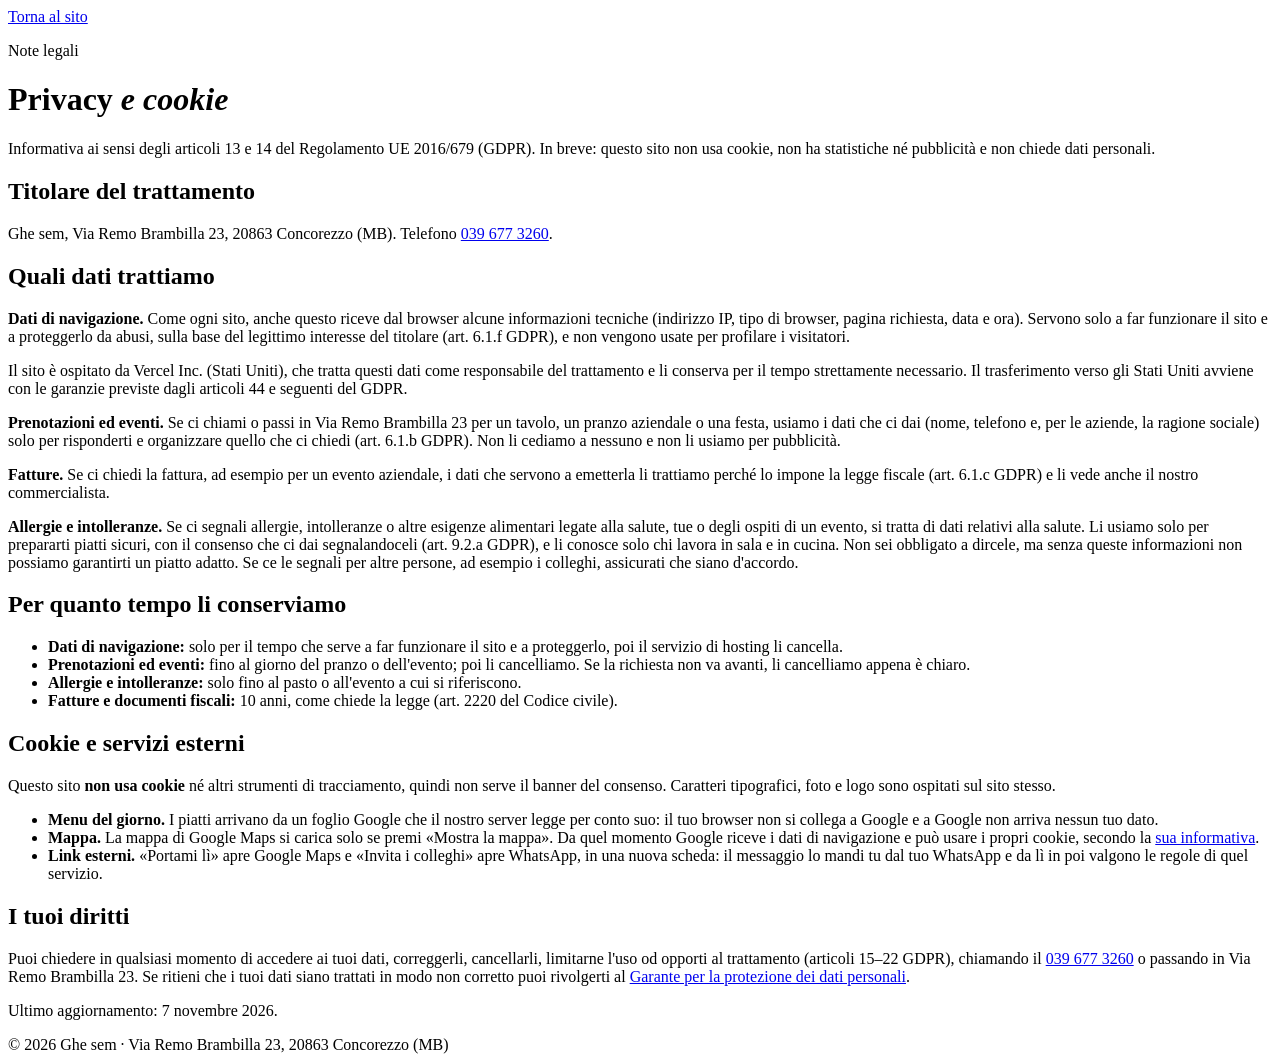
==== privacy.html @ fd066e8a "SEO e GEO: canonical, robots, sitemap, dati strutturati completi, menu di riserva senza data Co-Auth" ====
<!doctype html>
<html lang="it">
<head>
<meta charset="utf-8">
<meta name="viewport" content="width=device-width, initial-scale=1, viewport-fit=cover">
<title>Privacy e cookie · Ghe sem Concorezzo</title>
<meta name="description" content="Informativa sul trattamento dei dati personali e sui cookie del sito di Ghe sem, café e bistrot in Via Remo Brambilla 23 a Concorezzo.">
<link rel="canonical" href="https://www.ghesemconcorezzo.it/privacy.html">
<meta name="theme-color" content="#6E1F2B">
<link rel="icon" href="favicon-32.png" sizes="32x32" type="image/png">
<link rel="icon" href="favicon.svg" type="image/svg+xml">
<link rel="apple-touch-icon" href="apple-touch-icon.png">
<link rel="preload" href="fonts/dmsans-latin.woff2" as="font" type="font/woff2" crossorigin>
<link rel="preload" href="fonts/fraunces-latin.woff2" as="font" type="font/woff2" crossorigin>
<link rel="stylesheet" href="css/style.css">
</head>

<body class="legal-page">
<header class="legal-top">
  <div class="wrap">
    <a class="legal-logo" href="index.html" aria-label="Ghe sem, torna al sito"></a>
    <a class="btn btn-line btn-sm" href="index.html">Torna al sito</a>
  </div>
</header>

<main class="legal">
  <div class="wrap legal-wrap">
    <p class="kicker">Note legali</p>
    <h1>Privacy <em>e cookie</em></h1>
    <p class="legal-lede">Informativa ai sensi degli articoli 13 e 14 del Regolamento UE 2016/679 (GDPR). In breve: questo sito non usa cookie, non ha statistiche né pubblicità e non chiede dati personali.</p>

    <h2>Titolare del trattamento</h2>
    <!-- DA COMPLETARE: ragione sociale e P.IVA del locale (e un indirizzo email, se c'è) -->
    <p>Ghe sem, Via Remo Brambilla 23, 20863 Concorezzo (MB). Telefono <a href="tel:+39396773260">039 677 3260</a>.</p>

    <h2>Quali dati trattiamo</h2>
    <p><b>Dati di navigazione.</b> Come ogni sito, anche questo riceve dal browser alcune informazioni tecniche (indirizzo IP, tipo di browser, pagina richiesta, data e ora). Servono solo a far funzionare il sito e a proteggerlo da abusi, sulla base del legittimo interesse del titolare (art. 6.1.f GDPR), e non vengono usate per profilare i visitatori.</p>
    <p>Il sito è ospitato da Vercel Inc. (Stati Uniti), che tratta questi dati come responsabile del trattamento e li conserva per il tempo strettamente necessario. Il trasferimento verso gli Stati Uniti avviene con le garanzie previste dagli articoli 44 e seguenti del GDPR.</p>
    <p><b>Prenotazioni ed eventi.</b> Se ci chiami o passi in Via Remo Brambilla 23 per un tavolo, un pranzo aziendale o una festa, usiamo i dati che ci dai (nome, telefono e, per le aziende, la ragione sociale) solo per risponderti e organizzare quello che ci chiedi (art. 6.1.b GDPR). Non li cediamo a nessuno e non li usiamo per pubblicità.</p>
    <p><b>Fatture.</b> Se ci chiedi la fattura, ad esempio per un evento aziendale, i dati che servono a emetterla li trattiamo perché lo impone la legge fiscale (art. 6.1.c GDPR) e li vede anche il nostro commercialista.</p>
    <p><b>Allergie e intolleranze.</b> Se ci segnali allergie, intolleranze o altre esigenze alimentari legate alla salute, tue o degli ospiti di un evento, si tratta di dati relativi alla salute. Li usiamo solo per prepararti piatti sicuri, con il consenso che ci dai segnalandoceli (art. 9.2.a GDPR), e li conosce solo chi lavora in sala e in cucina. Non sei obbligato a dircele, ma senza queste informazioni non possiamo garantirti un piatto adatto. Se ce le segnali per altre persone, ad esempio i colleghi, assicurati che siano d'accordo.</p>

    <h2>Per quanto tempo li conserviamo</h2>
    <ul>
      <li><b>Dati di navigazione:</b> solo per il tempo che serve a far funzionare il sito e a proteggerlo, poi il servizio di hosting li cancella.</li>
      <li><b>Prenotazioni ed eventi:</b> fino al giorno del pranzo o dell'evento; poi li cancelliamo. Se la richiesta non va avanti, li cancelliamo appena è chiaro.</li>
      <li><b>Allergie e intolleranze:</b> solo fino al pasto o all'evento a cui si riferiscono.</li>
      <li><b>Fatture e documenti fiscali:</b> 10 anni, come chiede la legge (art. 2220 del Codice civile).</li>
    </ul>

    <h2 id="cookie">Cookie e servizi esterni</h2>
    <p>Questo sito <b>non usa cookie</b> né altri strumenti di tracciamento, quindi non serve il banner del consenso. Caratteri tipografici, foto e logo sono ospitati sul sito stesso.</p>
    <ul>
      <li><b>Menu del giorno.</b> I piatti arrivano da un foglio Google che il nostro server legge per conto suo: il tuo browser non si collega a Google e a Google non arriva nessun tuo dato.</li>
      <li><b>Mappa.</b> La mappa di Google Maps si carica solo se premi «Mostra la mappa». Da quel momento Google riceve i dati di navigazione e può usare i propri cookie, secondo la <a href="https://policies.google.com/privacy?hl=it" target="_blank" rel="noopener">sua informativa</a>.</li>
      <li><b>Link esterni.</b> «Portami lì» apre Google Maps e «Invita i colleghi» apre WhatsApp, in una nuova scheda: il messaggio lo mandi tu dal tuo WhatsApp e da lì in poi valgono le regole di quel servizio.</li>
    </ul>

    <h2>I tuoi diritti</h2>
    <p>Puoi chiedere in qualsiasi momento di accedere ai tuoi dati, correggerli, cancellarli, limitarne l'uso od opporti al trattamento (articoli 15–22 GDPR), chiamando il <a href="tel:+39396773260">039 677 3260</a> o passando in Via Remo Brambilla 23. Se ritieni che i tuoi dati siano trattati in modo non corretto puoi rivolgerti al <a href="https://www.garanteprivacy.it" target="_blank" rel="noopener">Garante per la protezione dei dati personali</a>.</p>

    <p class="legal-date">Ultimo aggiornamento: 7 novembre 2026.</p>
  </div>
</main>

<footer class="legal-foot">
  <div class="wrap">© 2026 Ghe sem · Via Remo Brambilla 23, 20863 Concorezzo (MB)</div>
</footer>
</body>
</html>
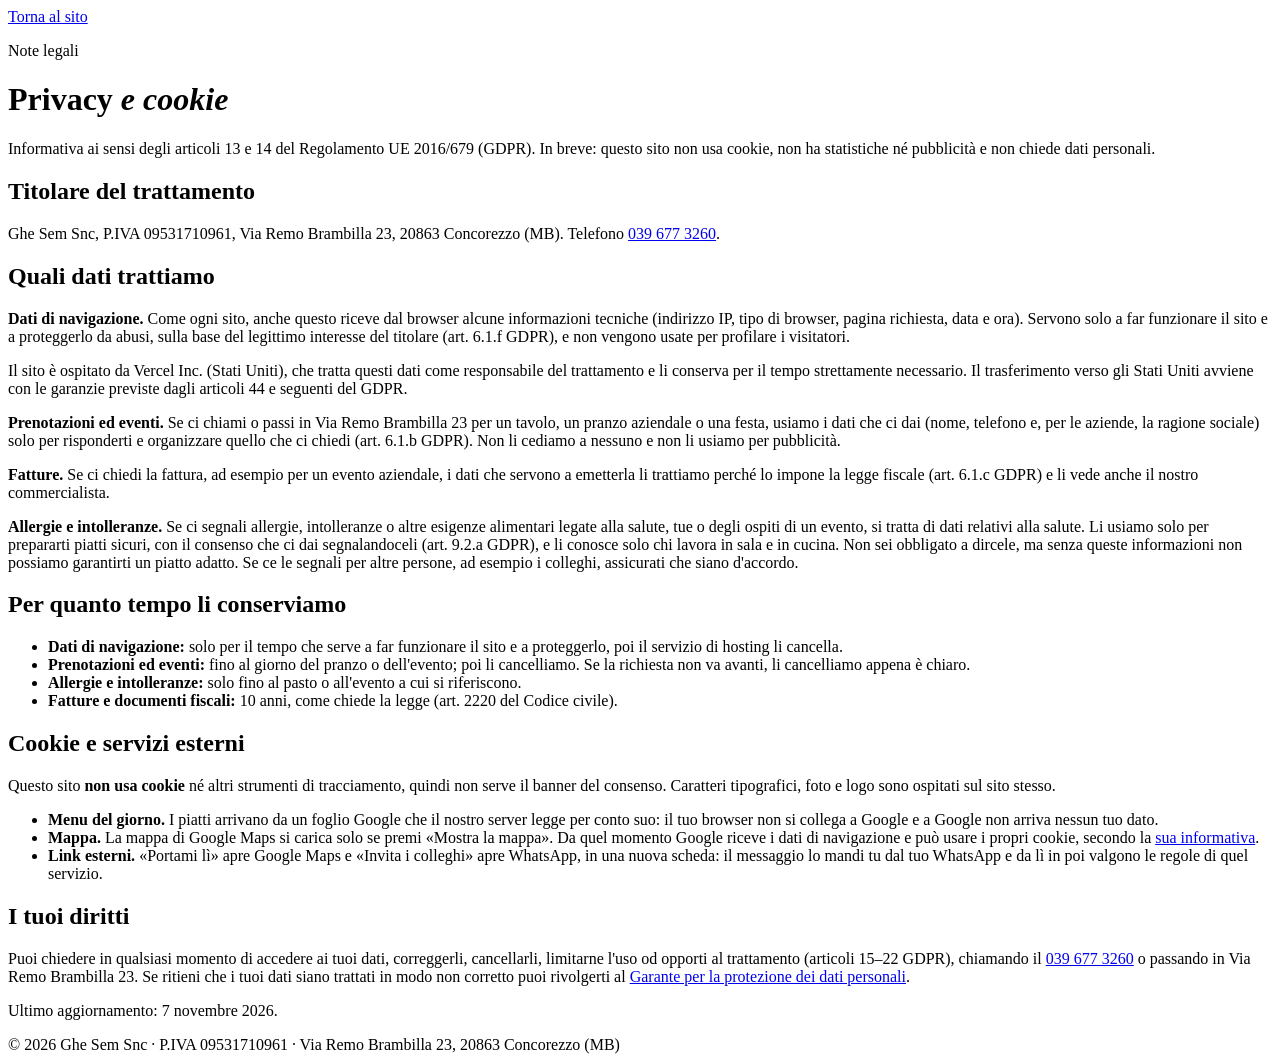
==== commit d702c0fa: "P.IVA di Ghe Sem Snc; favicon col logo intero, più favicon.ico e 192px per Google Co-Authored-By: Cl" ====
--- a/privacy.html
+++ b/privacy.html
@@ -7,6 +7,8 @@
 <meta name="description" content="Informativa sul trattamento dei dati personali e sui cookie del sito di Ghe sem, café e bistrot in Via Remo Brambilla 23 a Concorezzo.">
 <link rel="canonical" href="https://www.ghesemconcorezzo.it/privacy.html">
 <meta name="theme-color" content="#6E1F2B">
+<link rel="icon" href="/favicon.ico" sizes="48x48">
+<link rel="icon" href="/favicon-192.png" sizes="192x192" type="image/png">
 <link rel="icon" href="favicon-32.png" sizes="32x32" type="image/png">
 <link rel="icon" href="favicon.svg" type="image/svg+xml">
 <link rel="apple-touch-icon" href="apple-touch-icon.png">
@@ -30,8 +32,8 @@
     <p class="legal-lede">Informativa ai sensi degli articoli 13 e 14 del Regolamento UE 2016/679 (GDPR). In breve: questo sito non usa cookie, non ha statistiche né pubblicità e non chiede dati personali.</p>
 
     <h2>Titolare del trattamento</h2>
-    <!-- DA COMPLETARE: ragione sociale e P.IVA del locale (e un indirizzo email, se c'è) -->
-    <p>Ghe sem, Via Remo Brambilla 23, 20863 Concorezzo (MB). Telefono <a href="tel:+39396773260">039 677 3260</a>.</p>
+    <!-- se c'è un indirizzo email del locale, aggiungilo qui -->
+    <p>Ghe Sem Snc, P.IVA 09531710961, Via Remo Brambilla 23, 20863 Concorezzo (MB). Telefono <a href="tel:+39396773260">039 677 3260</a>.</p>
 
     <h2>Quali dati trattiamo</h2>
     <p><b>Dati di navigazione.</b> Come ogni sito, anche questo riceve dal browser alcune informazioni tecniche (indirizzo IP, tipo di browser, pagina richiesta, data e ora). Servono solo a far funzionare il sito e a proteggerlo da abusi, sulla base del legittimo interesse del titolare (art. 6.1.f GDPR), e non vengono usate per profilare i visitatori.</p>
@@ -64,7 +66,7 @@
 </main>
 
 <footer class="legal-foot">
-  <div class="wrap">© 2026 Ghe sem · Via Remo Brambilla 23, 20863 Concorezzo (MB)</div>
+  <div class="wrap">© 2026 Ghe Sem Snc · P.IVA 09531710961 · Via Remo Brambilla 23, 20863 Concorezzo (MB)</div>
 </footer>
 </body>
 </html>
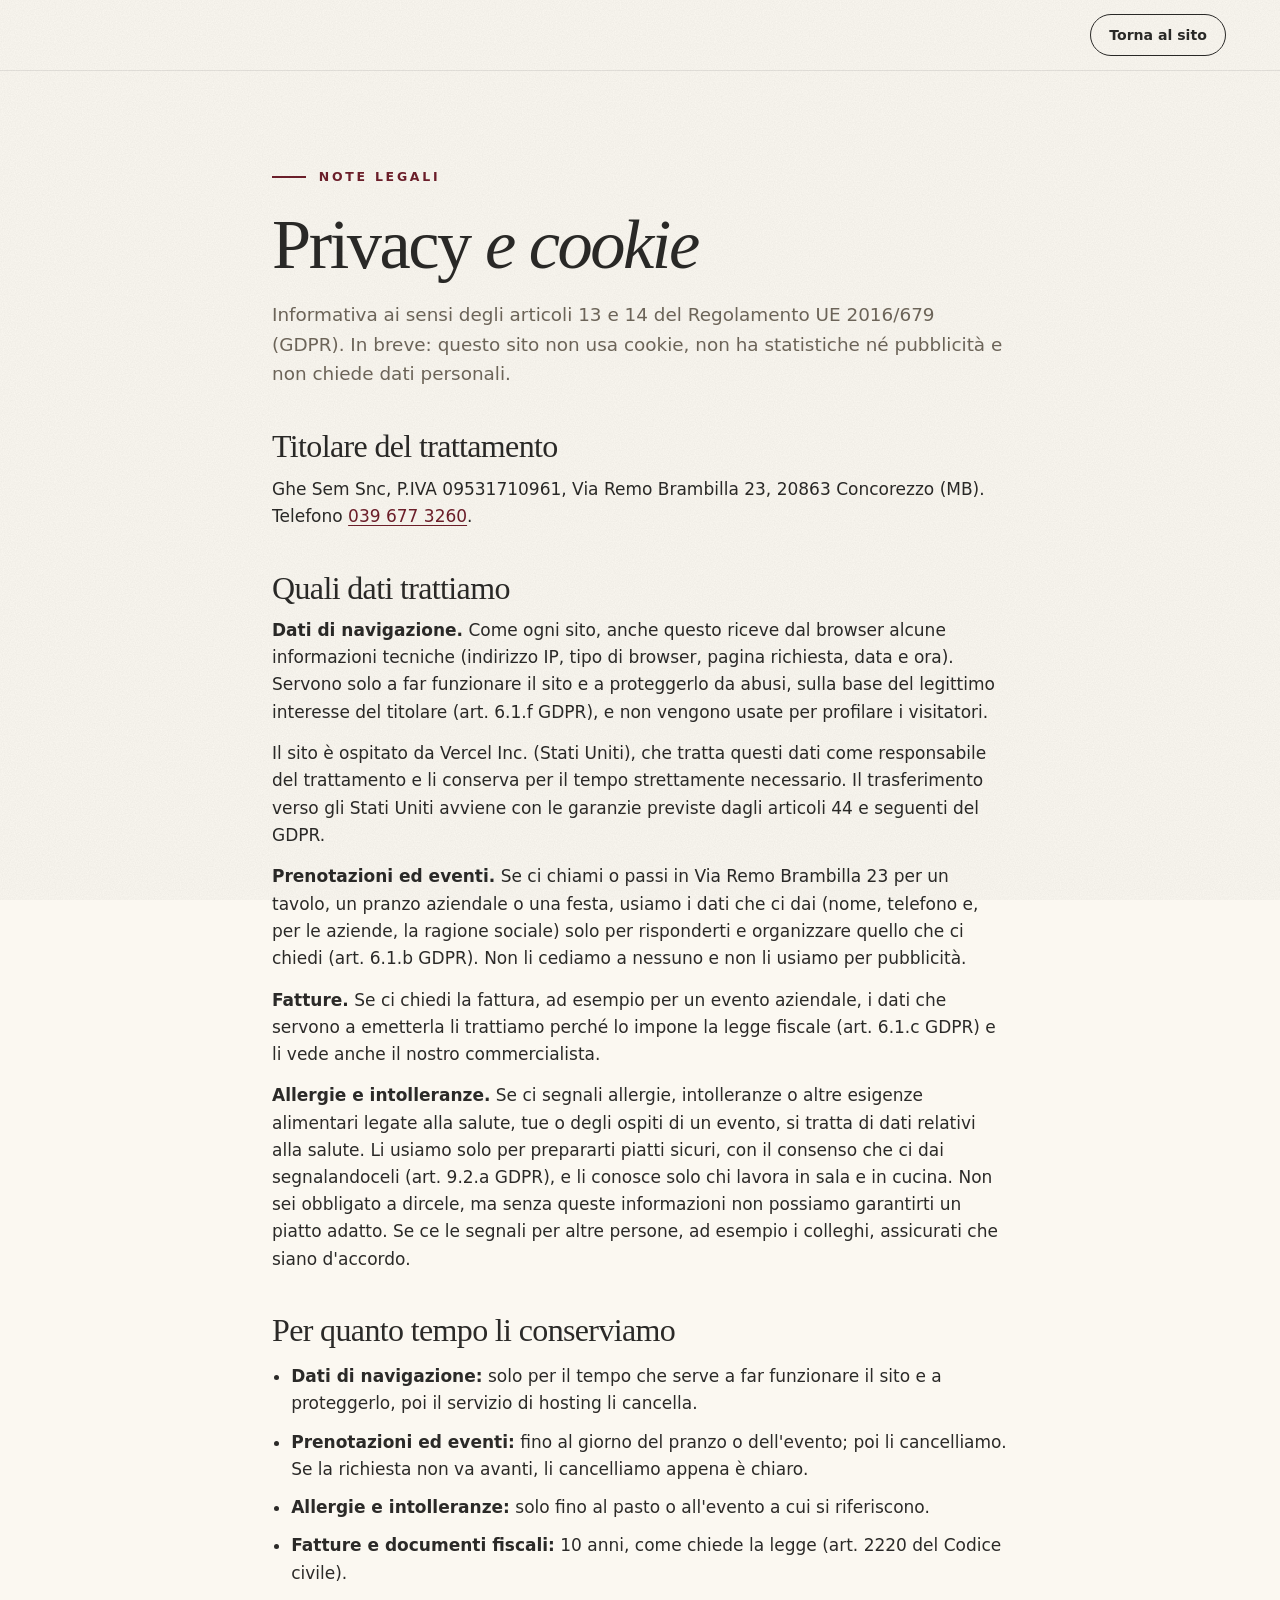
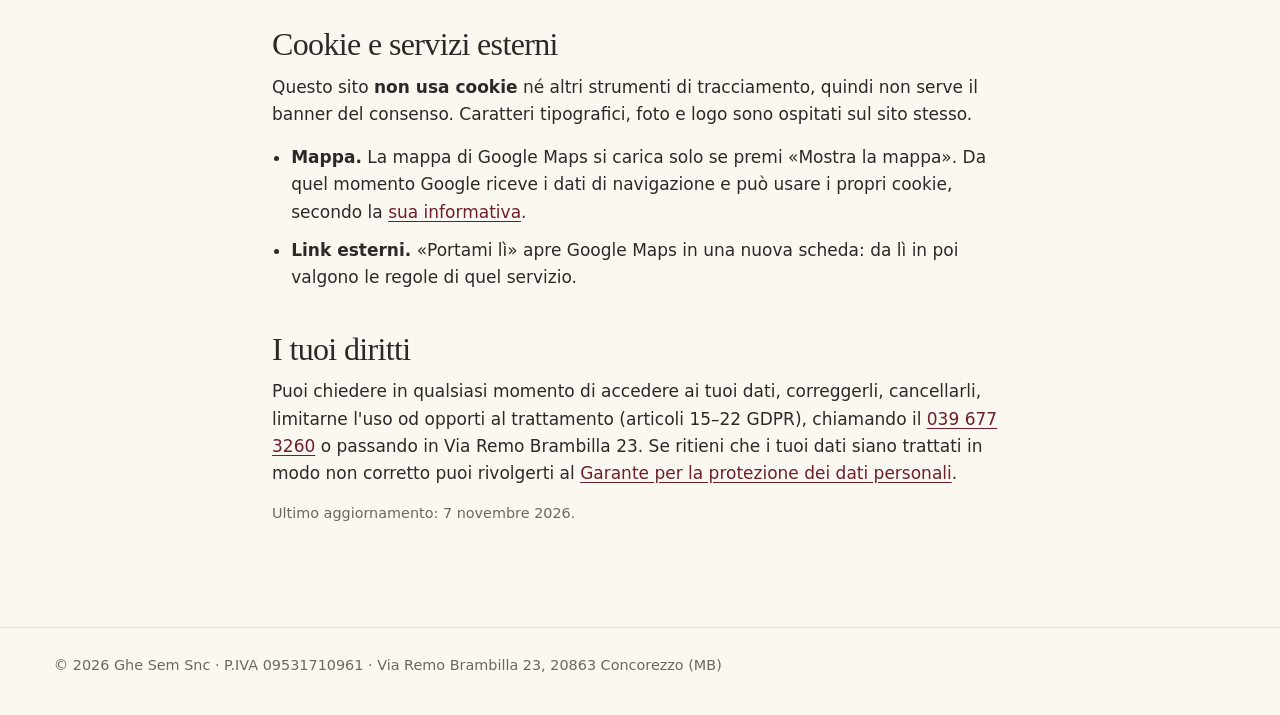
==== commit 0c774284: "Pranzo a 14 €; tolta la sezione del menu e /api/menu, su richiesta del titolare Co-Authored-By: Clau" ====
--- a/privacy.html
+++ b/privacy.html
@@ -53,9 +53,8 @@
     <h2 id="cookie">Cookie e servizi esterni</h2>
     <p>Questo sito <b>non usa cookie</b> né altri strumenti di tracciamento, quindi non serve il banner del consenso. Caratteri tipografici, foto e logo sono ospitati sul sito stesso.</p>
     <ul>
-      <li><b>Menu del giorno.</b> I piatti arrivano da un foglio Google che il nostro server legge per conto suo: il tuo browser non si collega a Google e a Google non arriva nessun tuo dato.</li>
       <li><b>Mappa.</b> La mappa di Google Maps si carica solo se premi «Mostra la mappa». Da quel momento Google riceve i dati di navigazione e può usare i propri cookie, secondo la <a href="https://policies.google.com/privacy?hl=it" target="_blank" rel="noopener">sua informativa</a>.</li>
-      <li><b>Link esterni.</b> «Portami lì» apre Google Maps e «Invita i colleghi» apre WhatsApp, in una nuova scheda: il messaggio lo mandi tu dal tuo WhatsApp e da lì in poi valgono le regole di quel servizio.</li>
+      <li><b>Link esterni.</b> «Portami lì» apre Google Maps in una nuova scheda: da lì in poi valgono le regole di quel servizio.</li>
     </ul>
 
     <h2>I tuoi diritti</h2>
--- a/css/style.css
+++ b/css/style.css
@@ -0,0 +1,779 @@
+/* Font ospitati sul sito (Fraunces, DM Sans e Caveat, SIL Open Font License):
+   nessuna richiesta a Google Fonts, quindi nessun dato del visitatore inviato a terzi. */
+@font-face { font-family: 'Caveat'; font-style: normal; font-weight: 500 600; font-display: swap; src: url(../fonts/caveat-latin-ext.woff2) format('woff2'); unicode-range: U+0100-02BA, U+02BD-02C5, U+02C7-02CC, U+02CE-02D7, U+02DD-02FF, U+0304, U+0308, U+0329, U+1D00-1DBF, U+1E00-1E9F, U+1EF2-1EFF, U+2020, U+20A0-20AB, U+20AD-20C4, U+2113, U+2C60-2C7F, U+A720-A7FF; }
+@font-face { font-family: 'Caveat'; font-style: normal; font-weight: 500 600; font-display: swap; src: url(../fonts/caveat-latin.woff2) format('woff2'); unicode-range: U+0000-00FF, U+0131, U+0152-0153, U+02BB-02BC, U+02C6, U+02DA, U+02DC, U+0304, U+0308, U+0329, U+2000-206F, U+20AC, U+2122, U+2191, U+2193, U+2212, U+2215, U+FEFF, U+FFFD; }
+@font-face { font-family: 'DM Sans'; font-style: italic; font-weight: 300 700; font-display: swap; src: url(../fonts/dmsans-italic-latin-ext.woff2) format('woff2'); unicode-range: U+0100-02BA, U+02BD-02C5, U+02C7-02CC, U+02CE-02D7, U+02DD-02FF, U+0304, U+0308, U+0329, U+1D00-1DBF, U+1E00-1E9F, U+1EF2-1EFF, U+2020, U+20A0-20AB, U+20AD-20C4, U+2113, U+2C60-2C7F, U+A720-A7FF; }
+@font-face { font-family: 'DM Sans'; font-style: italic; font-weight: 300 700; font-display: swap; src: url(../fonts/dmsans-italic-latin.woff2) format('woff2'); unicode-range: U+0000-00FF, U+0131, U+0152-0153, U+02BB-02BC, U+02C6, U+02DA, U+02DC, U+0304, U+0308, U+0329, U+2000-206F, U+20AC, U+2122, U+2191, U+2193, U+2212, U+2215, U+FEFF, U+FFFD; }
+@font-face { font-family: 'DM Sans'; font-style: normal; font-weight: 300 700; font-display: swap; src: url(../fonts/dmsans-latin-ext.woff2) format('woff2'); unicode-range: U+0100-02BA, U+02BD-02C5, U+02C7-02CC, U+02CE-02D7, U+02DD-02FF, U+0304, U+0308, U+0329, U+1D00-1DBF, U+1E00-1E9F, U+1EF2-1EFF, U+2020, U+20A0-20AB, U+20AD-20C4, U+2113, U+2C60-2C7F, U+A720-A7FF; }
+@font-face { font-family: 'DM Sans'; font-style: normal; font-weight: 300 700; font-display: swap; src: url(../fonts/dmsans-latin.woff2) format('woff2'); unicode-range: U+0000-00FF, U+0131, U+0152-0153, U+02BB-02BC, U+02C6, U+02DA, U+02DC, U+0304, U+0308, U+0329, U+2000-206F, U+20AC, U+2122, U+2191, U+2193, U+2212, U+2215, U+FEFF, U+FFFD; }
+@font-face { font-family: 'Fraunces'; font-style: italic; font-weight: 300 800; font-display: swap; src: url(../fonts/fraunces-italic-latin-ext.woff2) format('woff2'); unicode-range: U+0100-02BA, U+02BD-02C5, U+02C7-02CC, U+02CE-02D7, U+02DD-02FF, U+0304, U+0308, U+0329, U+1D00-1DBF, U+1E00-1E9F, U+1EF2-1EFF, U+2020, U+20A0-20AB, U+20AD-20C4, U+2113, U+2C60-2C7F, U+A720-A7FF; }
+@font-face { font-family: 'Fraunces'; font-style: italic; font-weight: 300 800; font-display: swap; src: url(../fonts/fraunces-italic-latin.woff2) format('woff2'); unicode-range: U+0000-00FF, U+0131, U+0152-0153, U+02BB-02BC, U+02C6, U+02DA, U+02DC, U+0304, U+0308, U+0329, U+2000-206F, U+20AC, U+2122, U+2191, U+2193, U+2212, U+2215, U+FEFF, U+FFFD; }
+@font-face { font-family: 'Fraunces'; font-style: normal; font-weight: 300 800; font-display: swap; src: url(../fonts/fraunces-latin-ext.woff2) format('woff2'); unicode-range: U+0100-02BA, U+02BD-02C5, U+02C7-02CC, U+02CE-02D7, U+02DD-02FF, U+0304, U+0308, U+0329, U+1D00-1DBF, U+1E00-1E9F, U+1EF2-1EFF, U+2020, U+20A0-20AB, U+20AD-20C4, U+2113, U+2C60-2C7F, U+A720-A7FF; }
+@font-face { font-family: 'Fraunces'; font-style: normal; font-weight: 300 800; font-display: swap; src: url(../fonts/fraunces-latin.woff2) format('woff2'); unicode-range: U+0000-00FF, U+0131, U+0152-0153, U+02BB-02BC, U+02C6, U+02DA, U+02DC, U+0304, U+0308, U+0329, U+2000-206F, U+20AC, U+2122, U+2191, U+2193, U+2212, U+2215, U+FEFF, U+FFFD; }
+
+/* ==========================================================================
+   Ghe sem · Concorezzo
+   Palette ereditata dal sito originale: crema, bordeaux, inchiostro. In più un ocra.
+   ========================================================================== */
+
+:root {
+  --cream: #F4EFE4;
+  --cream-2: #EAE2D0;
+  --paper: #FBF8F1;
+  --wine: #6E1F2B;
+  --wine-2: #8A2A39;
+  --wine-deep: #3B0F17;
+  --wine-ink: #220A0F;
+  --ink: #2B2A28;
+  --muted: #6F675B;
+  --ochre: #DDA94B;
+  --ochre-2: #EBC677;
+  --green: #5CD28C;
+
+  --ff-display: "Fraunces", Georgia, "Times New Roman", serif;
+  --ff-body: "DM Sans", system-ui, -apple-system, "Segoe UI", sans-serif;
+  --ff-hand: "Caveat", "Bradley Hand", cursive;
+
+  --gut: clamp(20px, 4.2vw, 56px);
+  --r-sec: clamp(28px, 4.5vw, 64px);
+  --pad: clamp(72px, 10vw, 150px);
+  --ease: cubic-bezier(.2, .7, .2, 1);
+}
+
+*, *::before, *::after { box-sizing: border-box; }
+* { margin: 0; }
+
+html {
+  scroll-behavior: smooth;
+  scroll-padding-top: 90px;
+  -webkit-text-size-adjust: 100%;
+}
+
+body {
+  font-family: var(--ff-body);
+  font-size: 1.0625rem;
+  line-height: 1.6;
+  color: var(--ink);
+  background: var(--wine-ink);
+  overflow-x: clip;
+  -webkit-font-smoothing: antialiased;
+  text-rendering: optimizeLegibility;
+}
+body.no-scroll { overflow: hidden; }
+
+/* grana di carta, appena percettibile */
+body::before {
+  content: "";
+  position: fixed; inset: 0; z-index: 300;
+  pointer-events: none;
+  opacity: .06;
+  background-image: url("data:image/svg+xml,%3Csvg xmlns='http://www.w3.org/2000/svg' width='220' height='220'%3E%3Cfilter id='n'%3E%3CfeTurbulence type='fractalNoise' baseFrequency='.85' numOctaves='2' stitchTiles='stitch'/%3E%3CfeColorMatrix values='0 0 0 0 0  0 0 0 0 0  0 0 0 0 0  0 0 0 .9 0'/%3E%3C/filter%3E%3Crect width='100%25' height='100%25' filter='url(%23n)'/%3E%3C/svg%3E");
+}
+
+img { display: block; max-width: 100%; }
+a { color: inherit; }
+button { font: inherit; color: inherit; }
+
+.wrap { width: min(1240px, 100% - 2 * var(--gut)); margin-inline: auto; }
+.sr-only { position: absolute; width: 1px; height: 1px; overflow: hidden; clip: rect(0 0 0 0); white-space: nowrap; }
+.skip { position: fixed; left: 12px; top: -60px; z-index: 400; background: var(--ochre); color: var(--wine-ink); padding: .6rem 1rem; border-radius: 99px; font-weight: 600; transition: top .2s; }
+.skip:focus { top: 12px; }
+
+:focus-visible { outline: 2.5px solid var(--ochre); outline-offset: 3px; border-radius: 6px; }
+/* le sezioni ricevono il focus quando ci si arriva da un link interno: niente cornice intorno */
+[tabindex="-1"]:focus { outline: none; }
+
+/* ---------- tipografia ---------- */
+h1, h2, h3, h4 {
+  font-family: var(--ff-display);
+  font-weight: 500;
+  line-height: 1.02;
+  letter-spacing: -.02em;
+  font-optical-sizing: auto;
+  font-variation-settings: "SOFT" 70, "WONK" 1;
+}
+h2 { font-size: clamp(2.8rem, 7.2vw, 6.2rem); letter-spacing: -.035em; }
+h2 em, h3 em { font-style: italic; font-weight: 400; color: var(--wine); }
+.day h2 em, .wine h2 em { color: var(--ochre); }
+.work h2 em { color: var(--wine); }
+
+.kicker {
+  display: flex; align-items: center; gap: .8rem; width: fit-content;
+  font-size: .78rem; font-weight: 700; letter-spacing: .22em; text-transform: uppercase;
+  color: var(--wine);
+  margin-bottom: 1.4rem;
+}
+.kicker::before { content: ""; width: 34px; height: 1.5px; background: currentColor; }
+.kicker-light { color: var(--cream); }
+.k-city { white-space: nowrap; }
+.kicker-ochre { color: var(--ochre); }
+.kicker-ink { color: var(--wine-ink); }
+
+.lede { font-size: clamp(1.1rem, 1.5vw, 1.3rem); line-height: 1.6; max-width: 34em; }
+
+.sec-head { margin-bottom: clamp(40px, 6vw, 80px); }
+.sec-sub { max-width: 34em; margin-top: 1.6rem; font-size: 1.12rem; color: var(--muted); }
+.sec-sub b { color: var(--wine); font-weight: 700; }
+.sec-split { display: grid; gap: 1.6rem 4rem; align-items: end; }
+.sec-split .sec-sub { margin: 0; }
+@media (min-width: 900px) { .sec-split { grid-template-columns: 1.1fr .9fr; } }
+
+/* sezioni sovrapposte con angoli arrotondati */
+section, footer.foot { position: relative; padding-block: var(--pad) calc(var(--pad) + var(--r-sec)); overflow-x: clip; }
+.stack {
+  margin-top: calc(var(--r-sec) * -1);
+  border-radius: var(--r-sec) var(--r-sec) 0 0;
+  z-index: 1;
+}
+
+/* ---------- bottoni ---------- */
+.btn {
+  display: inline-flex; align-items: center; justify-content: center; gap: .6rem;
+  padding: 1rem 1.55rem;
+  border-radius: 99px;
+  border: 1.5px solid transparent;
+  font-weight: 600; font-size: .95rem; line-height: 1; text-decoration: none;
+  cursor: pointer;
+  transition: transform .35s var(--ease), background .3s, color .3s, border-color .3s, box-shadow .3s;
+}
+.btn svg { width: 18px; height: 18px; flex: none; transition: transform .35s var(--ease); }
+.btn:hover { transform: translateY(-2px); }
+.btn:hover svg.arr { transform: translateX(4px); }
+.btn-sm { padding: .8rem 1.15rem; font-size: .88rem; }
+.btn-ochre { background: var(--ochre); color: var(--wine-ink); box-shadow: 0 8px 24px -10px rgba(221, 169, 75, .7); }
+.btn-ochre:hover { background: var(--ochre-2); }
+.btn-ghost { border-color: rgba(244, 239, 228, .5); color: var(--cream); }
+.btn-ghost:hover { background: var(--cream); color: var(--wine); }
+.btn-wine { background: var(--wine); color: var(--cream); }
+.btn-wine:hover { background: var(--wine-2); }
+.btn-line { border-color: var(--ink); color: var(--ink); background: transparent; }
+.btn-line:hover { background: var(--ink); color: var(--cream); }
+
+/* ---------- reveal ---------- */
+.js [data-reveal] {
+  opacity: 0;
+  transform: translateY(32px);
+  transition: opacity .9s var(--ease), transform .9s var(--ease), clip-path 1.2s var(--ease);
+  transition-delay: var(--d, 0ms);
+}
+.js [data-reveal="zoom"] { transform: scale(.94) translateY(20px); }
+.js [data-reveal].is-in { opacity: 1; transform: none; }
+/* il "sipario" va sull'immagine: un clip-path sull'elemento osservato lo renderebbe invisibile all'IntersectionObserver */
+.js [data-reveal="clip"] { transform: none; opacity: 1; }
+.js [data-reveal="clip"] img { clip-path: inset(0 0 100% 0); transition: clip-path 1.3s var(--ease) var(--d, 0ms), transform 1.1s var(--ease); }
+.js [data-reveal="clip"].is-in img { clip-path: inset(0 0 0 0); }
+
+/* ---------- barra di avanzamento ---------- */
+#progress {
+  position: fixed; left: 0; top: 0; right: 0; height: 3px; z-index: 200;
+  background: linear-gradient(90deg, var(--ochre), var(--wine-2));
+  transform: scaleX(0); transform-origin: left;
+}
+
+/* ==========================================================================
+   NAV
+   ========================================================================== */
+.nav {
+  position: fixed; inset: 0 0 auto 0; z-index: 150;
+  height: 88px;
+  display: flex; align-items: center;
+  color: var(--cream);
+  transition: background .4s, color .4s, box-shadow .4s, height .4s;
+}
+.nav .wrap { display: flex; align-items: center; justify-content: space-between; gap: 2rem; }
+.nav.is-solid {
+  height: 70px;
+  background: rgba(244, 239, 228, .86);
+  -webkit-backdrop-filter: saturate(1.4) blur(14px);
+  backdrop-filter: saturate(1.4) blur(14px);
+  color: var(--ink);
+  box-shadow: 0 1px 0 rgba(43, 42, 40, .08);
+}
+/* il logo vero, ricalcato dall'insegna: una sola forma che prende il colore del testo,
+   crema sopra le foto dell'hero e inchiostro sulla barra chiara */
+.logo {
+  display: block; flex: none;
+  height: 62px; aspect-ratio: 459 / 253;
+  background-color: currentColor;
+  -webkit-mask: url("../img/logo-ghe-sem.svg") center / contain no-repeat;
+          mask: url("../img/logo-ghe-sem.svg") center / contain no-repeat;
+  transition: height .4s var(--ease);
+}
+.nav.is-solid .logo { height: 50px; }
+.js .nav .logo { opacity: 0; pointer-events: none; }
+.js .logo-docked .nav .logo, .js .menu-open .nav .logo { opacity: 1; pointer-events: auto; }
+/* barra 88/70 px e logo 62/50 px: circa 12 px d'aria sopra e sotto il logo */
+.nav-links { display: flex; gap: 2.2rem; font-size: .92rem; font-weight: 500; }
+.nav-links a { position: relative; padding: .4rem 0; text-decoration: none; }
+.nav-links a::after {
+  content: ""; position: absolute; left: 0; right: 0; bottom: 0; height: 1.5px; background: currentColor;
+  transform: scaleX(0); transform-origin: left; transition: transform .4s var(--ease);
+}
+.nav-links a:hover::after { transform: scaleX(1); }
+.nav-cta { padding: .8rem 1.2rem; }
+.nav.is-solid .nav-cta { background: var(--wine); color: var(--cream); box-shadow: none; }
+
+.burger { display: none; width: 46px; height: 46px; border: 0; background: none; cursor: pointer; position: relative; }
+.burger span { position: absolute; left: 11px; right: 11px; height: 2px; background: currentColor; border-radius: 2px; transition: transform .4s var(--ease), top .4s var(--ease); }
+.burger span:first-child { top: 18px; }
+.burger span:last-child { top: 26px; }
+.menu-open .burger span:first-child { top: 22px; transform: rotate(45deg); }
+.menu-open .burger span:last-child { top: 22px; transform: rotate(-45deg); }
+
+.mnav {
+  position: fixed; inset: 0; z-index: 140;
+  background: var(--wine-ink); color: var(--cream);
+  display: flex; flex-direction: column; justify-content: center; gap: 2.4rem;
+  padding: 100px var(--gut) 40px;
+  clip-path: circle(0 at calc(100% - 40px) 40px);
+  visibility: hidden;
+  transition: clip-path .7s var(--ease), visibility 0s .7s;
+}
+.menu-open .mnav { clip-path: circle(150% at calc(100% - 40px) 40px); visibility: visible; transition: clip-path .7s var(--ease), visibility 0s; }
+.menu-open .nav { color: var(--cream); background: transparent; box-shadow: none; -webkit-backdrop-filter: none; backdrop-filter: none; }
+.mnav nav { display: grid; gap: .3rem; }
+.mnav nav a {
+  font-family: var(--ff-display); font-size: clamp(2.2rem, 9vw, 3.4rem); text-decoration: none; letter-spacing: -.03em;
+  font-variation-settings: "SOFT" 100, "WONK" 1;
+  padding: .2rem 0; border-bottom: 1px solid rgba(244, 239, 228, .12);
+}
+.mnav-foot { color: rgba(244, 239, 228, .7); }
+.mnav-foot a { color: var(--ochre); font-weight: 600; text-decoration: none; font-size: 1.3rem; }
+
+@media (max-width: 899px) {
+  .nav-links, .nav-cta { display: none; }
+  .burger { display: block; margin-right: -8px; }
+}
+
+/* ==========================================================================
+   HERO
+   ========================================================================== */
+.hero {
+  min-height: 100vh;
+  min-height: 100svh;
+  padding: 0;
+  color: var(--cream);
+  display: flex; align-items: flex-end;
+  background: var(--wine-ink);
+  isolation: isolate;
+  overflow: hidden;
+}
+.hero-bg { position: absolute; inset: 0; z-index: -2; overflow: hidden; }
+/* Le foto sono impilate in ordine fisso: la prima sta sempre sotto ed è sempre opaca,
+   ogni foto successiva sfuma sopra quelle già visibili (.is-on). Nessun buco scuro a
+   metà dissolvenza e nessuno scambio di z-index, che su alcuni telefoni fa lampeggiare. */
+.slide {
+  position: absolute; inset: 0; width: 100%; height: 100%; object-fit: cover;
+  opacity: 0;
+  transform: scale(1.14);
+  will-change: transform, opacity;
+  transition: opacity 1.2s ease, transform 0s linear 1.2s;
+}
+.slide:first-child, .slide.is-on { opacity: 1; }
+.slide.is-active { transform: scale(1); transition: opacity 1.2s ease, transform 9s ease-out; }
+.hero::before {
+  content: ""; position: absolute; inset: 0; z-index: -1;
+  background:
+    linear-gradient(90deg, rgba(34, 10, 15, .9) 0%, rgba(34, 10, 15, .62) 42%, rgba(34, 10, 15, .12) 100%),
+    linear-gradient(0deg, rgba(34, 10, 15, .92) 0%, rgba(34, 10, 15, 0) 42%),
+    linear-gradient(180deg, rgba(34, 10, 15, .55) 0%, rgba(34, 10, 15, 0) 22%);
+}
+.hero-inner { padding: 140px 0 clamp(130px, 19vh, 190px); }
+
+.hero-title { position: relative; display: inline-block; margin: .4rem 0 1.6rem; }
+/* il logo al posto del titolo, grande quanto era la parola "Ghe".
+   Scorrendo, js/main.js lo fa salire e rimpicciolire fino al suo posto nella barra. */
+.hero-logo {
+  display: block;
+  width: clamp(8.1rem, 27.75vw, 25.5rem); aspect-ratio: 459 / 253;
+  transform-origin: 0 0;
+}
+.hero-logo.is-docked { visibility: hidden; }
+.hero-mark {
+  display: block; width: 100%; height: 100%;
+  background-color: var(--cream);
+  -webkit-mask: url("../img/logo-ghe-sem.svg") center / contain no-repeat;
+          mask: url("../img/logo-ghe-sem.svg") center / contain no-repeat;
+  animation: logoIn 1.2s var(--ease) .15s both;
+}
+@keyframes logoIn { from { opacity: 0; transform: translateY(26px) scale(.96); } }
+
+
+.hero-lede { font-size: clamp(1.15rem, 1.8vw, 1.5rem); max-width: 30em; color: rgba(244, 239, 228, .92); line-height: 1.5; }
+.hero-cta { display: flex; flex-wrap: wrap; align-items: center; gap: .9rem; margin-top: 2rem; }
+
+.status {
+  display: inline-flex; align-items: center; gap: .65rem;
+  padding: .62rem 1rem .62rem .85rem;
+  border-radius: 99px;
+  font-size: .88rem; font-weight: 500;
+  background: rgba(244, 239, 228, .13);
+  border: 1px solid rgba(244, 239, 228, .28);
+  -webkit-backdrop-filter: blur(10px); backdrop-filter: blur(10px);
+}
+.status .dot { width: 9px; height: 9px; border-radius: 50%; background: var(--ochre); flex: none; }
+.status.is-open .dot { background: var(--green); animation: pulse 2s infinite; }
+@keyframes pulse { 0% { box-shadow: 0 0 0 0 rgba(92, 210, 140, .6); } 80%, 100% { box-shadow: 0 0 0 10px rgba(92, 210, 140, 0); } }
+.status-dark { background: rgba(110, 31, 43, .07); border-color: rgba(110, 31, 43, .22); color: var(--wine); }
+
+/* timbro rotante */
+.badge {
+  position: absolute; right: var(--gut); bottom: clamp(100px, 17vh, 170px);
+  width: clamp(120px, 14vw, 190px); aspect-ratio: 1;
+  display: grid; place-items: center; text-decoration: none;
+  color: var(--cream);
+  transition: transform .5s var(--ease);
+}
+.badge:hover { transform: scale(1.07) rotate(-4deg); }
+.badge::before { content: ""; position: absolute; inset: 0; border-radius: 50%; background: rgba(34, 10, 15, .55); -webkit-backdrop-filter: blur(8px); backdrop-filter: blur(8px); border: 1px solid rgba(244, 239, 228, .25); }
+.badge-ring { position: absolute; inset: 0; width: 100%; height: 100%; animation: spin 26s linear infinite; }
+.badge-ring text { font-family: var(--ff-body); font-size: 13.4px; font-weight: 700; letter-spacing: .12em; fill: var(--cream); }
+@keyframes spin { to { transform: rotate(360deg); } }
+.badge-core { position: relative; display: flex; align-items: flex-start; font-family: var(--ff-display); color: var(--ochre); line-height: 1; font-variation-settings: "SOFT" 100, "WONK" 1; }
+.badge-core b { font-size: clamp(2.6rem, 4.6vw, 4.2rem); font-weight: 600; letter-spacing: -.04em; }
+.badge-core i { font-style: normal; font-size: clamp(1.2rem, 2vw, 1.8rem); margin: .35em 0 0 .08em; }
+
+/* stories */
+.stories {
+  position: absolute; left: var(--gut); bottom: clamp(22px, 4.5vh, 44px); z-index: 3;
+  display: flex; gap: 14px;
+  width: min(560px, calc(100% - 2 * var(--gut)));
+}
+.story { flex: 1; text-align: left; background: none; border: 0; padding: 0; cursor: pointer; color: rgba(244, 239, 228, .55); transition: color .3s; }
+.story:hover, .story.is-active { color: var(--cream); }
+.story .bar { display: block; position: relative; height: 3px; border-radius: 3px; overflow: hidden; background: rgba(244, 239, 228, .25); margin-bottom: .75rem; }
+.story .bar::after { content: ""; position: absolute; inset: 0; background: var(--cream); transform: scaleX(0); transform-origin: left; }
+.story.is-done .bar::after { transform: scaleX(1); }
+.hero.is-playing .story.is-active .bar::after { animation: fill 6s linear forwards; }
+.hero.is-still .story.is-active .bar::after { animation: none; transform: scaleX(1); }
+@keyframes fill { to { transform: scaleX(1); } }
+.story .t { display: block; font-family: var(--ff-display); font-size: 1.25rem; font-weight: 500; line-height: 1; }
+.story .l { display: block; font-size: .8rem; letter-spacing: .06em; margin-top: .25rem; opacity: .85; }
+
+@media (max-width: 760px) {
+  .br-d { display: none; }
+  /* telefono: il logo sta al centro esatto della prima schermata, con "Café & bistrot /
+     Concorezzo (MB)" sopra e il resto sotto. 3.54rem = le due righe del kicker e il suo margine. */
+  .hero { align-items: flex-start; }
+  .hero-inner {
+    --logo-w: min(74vw, 300px);
+    display: flex; flex-direction: column; align-items: center; text-align: center;
+    padding: calc(50vh - var(--logo-w) * 253 / 459 / 2 - 3.54rem) 0 112px;
+    padding-top: calc(50svh - var(--logo-w) * 253 / 459 / 2 - 3.54rem);
+  }
+  .hero .kicker { margin: 0 auto 1.2rem; line-height: 1.5; text-align: center; }
+  .hero .kicker::before { display: none; }
+  .k-city { display: block; }
+  .k-sep { display: none; }
+  .hero-title { margin: 0 0 1.6rem; }
+  .hero-logo { width: var(--logo-w); }
+  .hero-lede { font-size: 1rem; line-height: 1.5; max-width: 22em; }
+  .hero-cta { justify-content: center; gap: .6rem; margin-top: 1.2rem; }
+  .badge { width: 104px; bottom: auto; top: 98px; }
+  .hero-cta .btn-ghost { display: none; }
+}
+
+@media (max-width: 400px) {
+  .badge { width: 88px; top: 84px; }
+  .badge-core b { font-size: 2.2rem; }
+  .badge-core i { font-size: 1.05rem; }
+}
+
+/* ==========================================================================
+   MARQUEE
+   ========================================================================== */
+.marquee { background: var(--wine); color: var(--cream); overflow: hidden; position: relative; z-index: 2; padding: 1.05rem 0; border-block: 1px solid rgba(255, 255, 255, .08); }
+.marquee-track { display: flex; width: max-content; animation: mq 46s linear infinite; }
+.marquee:hover .marquee-track { animation-play-state: paused; }
+.marquee-set { display: flex; align-items: center; }
+.marquee-set span {
+  font-family: var(--ff-display); font-style: italic; font-weight: 400; font-size: clamp(1.4rem, 2.5vw, 2.1rem);
+  white-space: nowrap; padding-inline: 1.5rem;
+  font-variation-settings: "SOFT" 100, "WONK" 1;
+}
+.marquee-set i { color: var(--ochre); font-style: normal; font-size: 1.1rem; }
+@keyframes mq { to { transform: translateX(-50%); } }
+
+/* ==========================================================================
+   MANIFESTO
+   ========================================================================== */
+.manifesto { background: var(--cream); padding-bottom: calc(var(--pad) + var(--r-sec)); }
+.manifesto-grid { display: grid; gap: 3.5rem; align-items: center; }
+@media (min-width: 1000px) { .manifesto-grid { grid-template-columns: 1fr 340px; gap: 5rem; } }
+.manifesto-text {
+  font-family: var(--ff-display); font-weight: 400;
+  font-size: clamp(1.9rem, 4.4vw, 3.9rem); line-height: 1.12; letter-spacing: -.025em;
+  font-variation-settings: "SOFT" 60, "WONK" 1;
+}
+.manifesto-text b { font-weight: 600; font-style: italic; color: var(--wine); }
+.js .manifesto-text .w { opacity: .16; transition: opacity .5s ease; }
+.js .manifesto-text .w.on { opacity: 1; }
+
+.dict {
+  position: relative; background: var(--paper); border-radius: 6px;
+  padding: 2rem 1.8rem 2.2rem; transform: rotate(2.2deg);
+  box-shadow: 0 1px 0 rgba(0,0,0,.04), 0 30px 50px -28px rgba(34, 10, 15, .45);
+  border: 1px solid rgba(43, 42, 40, .08);
+}
+.dict::before { content: ""; position: absolute; inset: 9px; border: 1px dashed rgba(110, 31, 43, .3); border-radius: 3px; pointer-events: none; }
+.dict-head { display: flex; flex-wrap: wrap; align-items: baseline; gap: .3rem .8rem; }
+.dict-head b { font-family: var(--ff-display); font-size: 2rem; font-weight: 600; letter-spacing: -.03em; color: var(--wine); }
+.dict-head i { font-size: .8rem; color: var(--muted); }
+.dict-def { font-family: var(--ff-display); font-size: 3.4rem; font-style: italic; line-height: 1; margin: .7rem 0 .9rem; letter-spacing: -.04em; font-variation-settings: "SOFT" 100, "WONK" 1; }
+.dict-note { font-size: .96rem; color: var(--muted); }
+.dict-hand { position: absolute; right: 1.4rem; bottom: -1.5rem; font-family: var(--ff-hand); font-size: 1.7rem; font-weight: 600; color: var(--wine); transform: rotate(-6deg); }
+
+.facts { display: grid; gap: 2.4rem; margin-top: clamp(64px, 9vw, 120px); padding-top: 2.6rem; border-top: 1px solid rgba(43, 42, 40, .15); }
+@media (min-width: 760px) { .facts { grid-template-columns: repeat(3, 1fr); gap: 3rem; } }
+.fact-n { font-family: var(--ff-display); font-weight: 500; font-size: clamp(4rem, 8.5vw, 7.5rem); line-height: .95; letter-spacing: -.05em; color: var(--wine); font-variation-settings: "SOFT" 100, "WONK" 1; }
+.fact-n small { font-size: .38em; font-style: italic; margin-left: .15em; letter-spacing: -.01em; color: var(--ink); }
+.fact-l { margin-top: .8rem; max-width: 18em; color: var(--muted); }
+
+/* ==========================================================================
+   UNA GIORNATA
+   ========================================================================== */
+.day { background: var(--wine-ink); color: var(--cream); }
+.sec-head-light h2 { color: var(--cream); }
+.day-grid { display: grid; gap: 2rem; align-items: start; }
+@media (min-width: 900px) { .day-grid { grid-template-columns: 1.08fr .92fr; gap: clamp(32px, 6vw, 96px); } }
+
+.day-media {
+  position: sticky; top: 86px; z-index: 2;
+  height: calc(100vh - 120px); height: calc(100svh - 120px); max-height: 760px; min-height: 420px;
+  border-radius: 30px; overflow: hidden; background: var(--wine-deep);
+}
+.day-img { position: absolute; inset: 0; width: 100%; height: 100%; object-fit: cover; opacity: 0; transform: scale(1.1); transition: opacity 1s ease, transform 1.6s var(--ease); }
+.day-img.is-active { opacity: 1; transform: scale(1); }
+.day-shade { position: absolute; inset: 0; background: linear-gradient(0deg, rgba(34, 10, 15, .78) 0%, rgba(34, 10, 15, 0) 55%); }
+.clock { position: absolute; left: 1.6rem; bottom: .6rem; height: clamp(5.6rem, 11vw, 9rem); width: 80%; overflow: hidden; }
+.clock span {
+  position: absolute; left: 0; bottom: 0;
+  font-family: var(--ff-display); font-weight: 300; font-size: clamp(5rem, 10vw, 8.6rem); line-height: 1; letter-spacing: -.05em;
+  color: var(--cream);
+  font-variation-settings: "SOFT" 100, "WONK" 1;
+  transform: translateY(100%); opacity: 0; transition: transform .8s var(--ease), opacity .6s;
+}
+.clock span.is-active { transform: none; opacity: 1; }
+
+.day-steps { padding-bottom: 10vh; }
+.day-step {
+  min-height: 78vh; min-height: 78svh; display: flex; flex-direction: column; justify-content: center;
+  opacity: .28; transition: opacity .6s ease;
+}
+.day-step.is-active { opacity: 1; }
+.step-n { font-size: .78rem; font-weight: 700; letter-spacing: .22em; text-transform: uppercase; color: var(--ochre); margin-bottom: 1.2rem; }
+.day-step h3 { font-size: clamp(2.4rem, 5vw, 4.2rem); letter-spacing: -.035em; margin-bottom: 1.2rem; }
+.day-step p:not(.step-n) { color: rgba(244, 239, 228, .78); font-size: 1.12rem; max-width: 26em; }
+.chips { display: flex; flex-wrap: wrap; gap: .5rem; margin-top: 1.6rem; list-style: none; padding: 0; }
+.chips li { padding: .45rem .95rem; border: 1px solid rgba(244, 239, 228, .28); border-radius: 99px; font-size: .85rem; font-weight: 500; }
+
+@media (max-width: 899px) {
+  .day-media { top: 80px; height: 38vh; height: 38svh; min-height: 260px; border-radius: 22px; }
+  .clock { height: 4.6rem; left: 1.1rem; }
+  .clock span { font-size: 4.2rem; }
+  .day-step { min-height: 56vh; min-height: 56svh; justify-content: flex-start; padding-top: 2.6rem; }
+}
+
+/* ==========================================================================
+   VINO
+   ========================================================================== */
+.wine { background: radial-gradient(120% 90% at 20% 0%, #5a1827 0%, var(--wine-deep) 55%, var(--wine-ink) 100%); color: var(--cream); }
+.wine-grid { display: grid; gap: 4rem; align-items: center; }
+@media (min-width: 900px) { .wine-grid { grid-template-columns: .85fr 1.15fr; gap: clamp(48px, 7vw, 110px); } }
+.wine-visual { position: relative; max-width: 480px; margin-inline: auto; width: 100%; }
+.arch { aspect-ratio: 4 / 5.3; border-radius: 999px 999px 28px 28px; overflow: hidden; border: 1px solid rgba(244, 239, 228, .25); box-shadow: 0 40px 70px -30px rgba(0, 0, 0, .7); }
+.arch img { width: 100%; height: 100%; object-fit: cover; transform: scale(1.12); will-change: transform; }
+.round { position: absolute; right: -4%; bottom: 8%; width: 42%; aspect-ratio: 1; border-radius: 50%; overflow: hidden; border: 6px solid var(--wine-deep); box-shadow: 0 20px 40px -14px rgba(0, 0, 0, .7); }
+.round img { width: 100%; height: 100%; object-fit: cover; }
+.wine-hand { position: absolute; left: -4%; top: 6%; font-family: var(--ff-hand); font-size: 2.6rem; font-weight: 600; color: var(--ochre); transform: rotate(-12deg); }
+.wine-copy .lede { color: rgba(244, 239, 228, .82); margin-top: 1.8rem; }
+.drinks { list-style: none; padding: 0; margin-top: 2.6rem; display: grid; grid-template-columns: repeat(2, 1fr); gap: 1px; background: rgba(244, 239, 228, .16); border: 1px solid rgba(244, 239, 228, .16); border-radius: 22px; overflow: hidden; }
+.drinks li { background: rgba(34, 10, 15, .55); padding: 1.5rem 1.4rem; display: grid; gap: .25rem; transition: background .4s; }
+.drinks li:hover { background: rgba(110, 31, 43, .6); }
+.drinks svg { width: 34px; height: 34px; color: var(--ochre); margin-bottom: .6rem; }
+.drinks b { font-family: var(--ff-display); font-weight: 500; font-size: 1.45rem; letter-spacing: -.02em; }
+.drinks span { font-size: .92rem; color: rgba(244, 239, 228, .66); }
+@media (max-width: 480px) { .drinks { grid-template-columns: 1fr; } }
+
+/* ==========================================================================
+   IL LOCALE
+   ========================================================================== */
+.locale { background: var(--cream); }
+.bento { display: grid; gap: 14px; grid-template-columns: repeat(2, 1fr); grid-auto-rows: 190px; }
+.tile { position: relative; overflow: hidden; border: 0; padding: 0; border-radius: 24px; cursor: zoom-in; background: var(--cream-2); }
+.tile img { width: 100%; height: 100%; object-fit: cover; transition: transform 1.1s var(--ease); }
+.tile::after { content: ""; position: absolute; inset: 0; background: linear-gradient(0deg, rgba(34, 10, 15, .6), transparent 45%); opacity: 0; transition: opacity .4s; }
+.tile span { position: absolute; left: 1.1rem; bottom: .9rem; z-index: 2; color: var(--cream); font-family: var(--ff-display); font-style: italic; font-size: 1.35rem; opacity: 0; transform: translateY(10px); transition: opacity .4s, transform .5s var(--ease); }
+.tile:hover img { transform: scale(1.07); }
+.tile:hover::after, .tile:hover span, .tile:focus-visible span, .tile:focus-visible::after { opacity: 1; transform: none; }
+.t1 { grid-column: span 2; grid-row: span 2; }
+@media (min-width: 900px) {
+  .bento { grid-template-columns: repeat(12, 1fr); grid-auto-rows: 150px; gap: 16px; }
+  .t1 { grid-column: 1 / span 5; grid-row: 1 / span 4; }
+  .t2 { grid-column: 6 / span 7; grid-row: 1 / span 2; }
+  .t4 { grid-column: 6 / span 3; grid-row: 3 / span 2; }
+  .t3 { grid-column: 9 / span 4; grid-row: 3 / span 2; }
+  .t6 { grid-column: 1 / span 5; grid-row: 5 / span 2; }
+  .t5 { grid-column: 6 / span 7; grid-row: 5 / span 2; }
+}
+
+/* ==========================================================================
+   LAVORO
+   ========================================================================== */
+.work { background: var(--ochre); color: var(--wine-ink); overflow: hidden; }
+.work-grid { display: grid; gap: 3.4rem; align-items: center; }
+@media (min-width: 960px) { .work-grid { grid-template-columns: 1.05fr .95fr; gap: 5rem; } }
+.work h2 { font-size: clamp(2.6rem, 6vw, 5.2rem); }
+.work .lede { margin-top: 1.6rem; color: rgba(34, 10, 15, .85); }
+.work-card { margin-top: 2.2rem; display: flex; align-items: center; gap: 1.2rem; background: rgba(251, 248, 241, .6); border: 1px solid rgba(34, 10, 15, .18); border-radius: 22px; padding: 1.1rem 1.3rem 1.1rem 1.1rem; max-width: 34rem; }
+.work-card img { width: 96px; height: 96px; border-radius: 50%; object-fit: cover; flex: none; }
+.work-card b { font-family: var(--ff-display); font-size: 1.35rem; font-weight: 600; letter-spacing: -.02em; display: block; line-height: 1.15; }
+.work-card p { font-size: .94rem; margin: .25rem 0 .8rem; color: rgba(34, 10, 15, .75); }
+@media (max-width: 520px) { .work-card { flex-direction: column; align-items: flex-start; } }
+
+.orbit { color: var(--wine-ink); max-width: 560px; width: 100%; margin-inline: auto; }
+.orbit svg { width: 100%; height: auto; overflow: visible; }
+.orbit .node circle { fill: var(--wine); transform-box: fill-box; transform-origin: center; animation: nodePulse 3.2s ease-in-out infinite; animation-delay: calc(var(--i) * .5s); }
+.orbit .node text { fill: var(--wine-ink); }
+@keyframes nodePulse { 0%, 100% { transform: scale(1); } 50% { transform: scale(1.7); } }
+.o-core circle { fill: var(--wine); }
+.o-core text { fill: var(--cream); }
+.orbit g[opacity] { transform-origin: 260px 260px; }
+.orbit g[opacity] circle:nth-child(2) { transform-origin: 260px 260px; animation: spin 90s linear infinite; }
+
+/* ==========================================================================
+   EVENTI
+   ========================================================================== */
+/* subito sotto la striscia bordeaux che scorre: un bordeaux più scuro, così le due fasce non si fondono */
+.events { background: var(--wine-deep); color: var(--cream); }
+/* luce calda dall'alto, come in sala a fine giornata */
+.events::before {
+  content: ""; position: absolute; inset: 0; border-radius: inherit; pointer-events: none;
+  background:
+    radial-gradient(80% 55% at 88% 0%, rgba(221, 169, 75, .16), transparent 65%),
+    radial-gradient(70% 60% at 0% 100%, rgba(34, 10, 15, .45), transparent 70%);
+}
+.events > .wrap { position: relative; }
+.events h2 { color: var(--cream); }
+.events h2 em { color: var(--ochre); }
+.events .sec-sub { color: rgba(244, 239, 228, .8); }
+
+.ev-grid { display: grid; gap: 22px; }
+@media (min-width: 700px) {
+  .ev-grid { grid-template-columns: repeat(2, 1fr); }
+  .ev-invite { grid-column: 1 / -1; margin-top: 1.4rem; }
+}
+@media (min-width: 1080px) {
+  .ev-grid { grid-template-columns: 1fr 1fr 1.05fr; gap: 26px; }
+  .ev-invite { grid-column: auto; margin-top: 0; }
+}
+
+.ev-card {
+  display: flex; flex-direction: column;
+  background: rgba(34, 10, 15, .32);
+  border: 1px solid rgba(244, 239, 228, .14);
+  border-radius: 28px; overflow: hidden;
+}
+.ev-media { position: relative; aspect-ratio: 4 / 3; overflow: hidden; background: var(--wine-deep); }
+.ev-media img { width: 100%; height: 100%; object-fit: cover; transition: transform 1.1s var(--ease); }
+.ev-card:hover .ev-media img { transform: scale(1.05); }
+.ev-tag {
+  position: absolute; left: 1rem; top: 1rem;
+  padding: .45rem .85rem; border-radius: 99px;
+  background: var(--ochre); color: var(--wine-ink);
+  font-size: .7rem; font-weight: 700; letter-spacing: .16em; text-transform: uppercase; line-height: 1.2;
+}
+.ev-body { padding: 1.6rem 1.6rem 1.9rem; }
+.ev-body h3 { font-size: clamp(2rem, 3.2vw, 2.6rem); letter-spacing: -.03em; }
+.ev-body p { margin-top: .8rem; color: rgba(244, 239, 228, .78); }
+.ev-body .chips { margin-top: 1.3rem; }
+
+/* il biglietto: carta, bordo tratteggiato, appena storto come il dizionario e lo scontrino */
+.invite {
+  position: relative; height: 100%;
+  background: var(--paper); color: var(--ink);
+  border-radius: 6px;
+  padding: 2.3rem 2rem 2.2rem;
+  transform: rotate(1.4deg);
+  box-shadow: 0 1px 0 rgba(0, 0, 0, .04), 0 40px 60px -30px rgba(0, 0, 0, .65);
+  transition: transform .6s var(--ease);
+}
+.invite:hover { transform: rotate(0); }
+.invite::before { content: ""; position: absolute; inset: 10px; border: 1px dashed rgba(110, 31, 43, .32); border-radius: 3px; pointer-events: none; }
+.inv-kicker { font-size: .72rem; font-weight: 700; letter-spacing: .22em; text-transform: uppercase; color: var(--wine); }
+.invite h3 { font-size: clamp(2rem, 3vw, 2.5rem); letter-spacing: -.03em; margin-top: .7rem; }
+.inv-steps { list-style: none; padding: 0; margin: 1.5rem 0 1.7rem; }
+.inv-steps li { display: grid; grid-template-columns: 2.4rem 1fr; gap: .9rem; padding: 1rem 0; border-top: 2px dotted rgba(43, 42, 40, .22); }
+.inv-steps li:last-child { border-bottom: 2px dotted rgba(43, 42, 40, .22); }
+.inv-n { font-family: var(--ff-display); font-style: italic; font-size: 1.6rem; line-height: 1; color: var(--wine); font-variation-settings: "SOFT" 100, "WONK" 1; }
+.inv-steps b { display: block; font-family: var(--ff-display); font-size: 1.2rem; font-weight: 600; letter-spacing: -.015em; line-height: 1.2; }
+.inv-steps p { font-size: .93rem; line-height: 1.5; color: var(--muted); margin-top: .2rem; }
+.inv-foot { display: flex; flex-wrap: wrap; align-items: center; gap: .8rem 1.2rem; }
+.inv-hand { font-family: var(--ff-hand); font-size: 1.8rem; font-weight: 600; line-height: 1; color: var(--wine); transform: rotate(-6deg); }
+
+/* tablet: il biglietto va a tutta larghezza, titolo a sinistra e passaggi a destra */
+@media (min-width: 700px) and (max-width: 1079px) {
+  .invite { display: grid; grid-template-columns: .8fr 1.2fr; column-gap: 2.8rem; transform: rotate(.6deg); }
+  .inv-head { grid-column: 1; }
+  .inv-foot { grid-column: 1; align-self: end; }
+  .inv-steps { grid-column: 2; grid-row: 1 / span 2; margin: 0; }
+}
+@media (max-width: 699px) {
+  .invite { padding: 2.1rem 1.6rem 2rem; transform: rotate(.8deg); }
+  .ev-invite { margin-top: 1rem; }
+}
+
+/* ==========================================================================
+   DOVE
+   ========================================================================== */
+.where { background: var(--paper); }
+.where-grid { display: grid; gap: 3rem; align-items: stretch; }
+@media (min-width: 960px) { .where-grid { grid-template-columns: .9fr 1.1fr; gap: 4.5rem; } }
+address { font-style: normal; font-family: var(--ff-display); font-size: clamp(1.6rem, 2.8vw, 2.3rem); line-height: 1.15; letter-spacing: -.02em; }
+.big-phone { display: inline-block; margin: 1.1rem 0 1.6rem; font-family: var(--ff-display); font-size: clamp(2.4rem, 5vw, 3.8rem); font-style: italic; letter-spacing: -.04em; color: var(--wine); text-decoration: none; border-bottom: 2px solid transparent; transition: border-color .3s; font-variation-settings: "SOFT" 100, "WONK" 1; }
+.big-phone:hover { border-bottom-color: var(--wine); }
+.hours { width: 100%; max-width: 30rem; border-collapse: collapse; margin: 1.8rem 0 1rem; font-variant-numeric: tabular-nums; }
+.hours th, .hours td { padding: .7rem .9rem; text-align: left; border-bottom: 1px solid rgba(43, 42, 40, .12); font-size: 1rem; }
+.hours th { font-weight: 500; }
+.hours td { text-align: right; color: var(--muted); }
+.hours tr.is-today th, .hours tr.is-today td { background: var(--wine); color: var(--cream); border-bottom-color: var(--wine); }
+.hours tr.is-today td { font-weight: 600; box-shadow: -1px 0 0 var(--wine); } /* copre la giunzione tra le celle */
+.hours tr.is-today th::after { content: "oggi"; margin-left: .7rem; font-size: .68rem; letter-spacing: .14em; text-transform: uppercase; background: var(--ochre); color: var(--wine-ink); padding: .15rem .5rem; border-radius: 99px; font-weight: 700; }
+.hours tr.is-today th { border-radius: 12px 0 0 12px; }
+.hours tr.is-today td { border-radius: 0 12px 12px 0; }
+.park { max-width: 28rem; color: var(--muted); font-size: .96rem; }
+.where-cta { display: flex; flex-wrap: wrap; gap: .8rem; margin-top: 1.8rem; }
+
+.mapbox {
+  position: relative; min-height: 420px; border-radius: 30px; overflow: hidden;
+  background:
+    radial-gradient(circle at 30% 30%, rgba(221, 169, 75, .25), transparent 40%),
+    repeating-linear-gradient(0deg, transparent 0 38px, rgba(110, 31, 43, .08) 38px 39px),
+    repeating-linear-gradient(90deg, transparent 0 38px, rgba(110, 31, 43, .08) 38px 39px),
+    var(--cream-2);
+  border: 1px solid rgba(43, 42, 40, .12);
+}
+.map-ph { position: absolute; inset: 0; display: grid; place-content: center; justify-items: center; gap: 1rem; text-align: center; padding: 1.5rem; }
+.map-ph svg { width: 64px; height: 64px; color: var(--wine); animation: bob 2.4s ease-in-out infinite; }
+@keyframes bob { 50% { transform: translateY(-8px); } }
+.map-ph p { font-size: 1.05rem; }
+.map-ph b { font-family: var(--ff-display); font-size: 1.7rem; font-weight: 600; color: var(--wine); }
+.map-ph small { color: var(--muted); max-width: 18em; }
+.map-ph small a { color: var(--wine); }
+.mapbox iframe { position: absolute; inset: 0; width: 100%; height: 100%; border: 0; filter: sepia(.25) saturate(.9) contrast(1.02); }
+.mapbox.is-loaded .map-ph { display: none; }
+
+/* ==========================================================================
+   FOOTER
+   ========================================================================== */
+footer.foot { background: var(--wine-ink); color: var(--cream); padding-bottom: 2rem; overflow: hidden; }
+.foot-top { display: grid; gap: 3rem; }
+@media (min-width: 900px) { .foot-top { grid-template-columns: 1fr 1.2fr; align-items: end; } }
+/* il logo sopra il saluto, crema come il resto del footer */
+.foot-logo {
+  display: block; width: clamp(200px, 22vw, 280px); aspect-ratio: 459 / 253; margin-bottom: 1.8rem;
+  background-color: var(--cream);
+  -webkit-mask: url("../img/logo-ghe-sem.svg") center / contain no-repeat;
+          mask: url("../img/logo-ghe-sem.svg") center / contain no-repeat;
+}
+.foot-lede { font-family: var(--ff-display); font-size: clamp(2.2rem, 4.6vw, 4rem); font-style: italic; line-height: 1; letter-spacing: -.035em; font-variation-settings: "SOFT" 100, "WONK" 1; }
+.foot-sub { margin-top: .8rem; color: rgba(244, 239, 228, .6); letter-spacing: .12em; text-transform: uppercase; font-size: .8rem; }
+.foot-cols { display: grid; gap: 2rem; grid-template-columns: repeat(auto-fit, minmax(160px, 1fr)); }
+.foot h4 { font-family: var(--ff-body); font-size: .72rem; font-weight: 700; letter-spacing: .22em; text-transform: uppercase; color: var(--ochre); margin-bottom: .8rem; }
+.foot-cols p { color: rgba(244, 239, 228, .82); font-size: .98rem; }
+.foot a { text-decoration: none; }
+.foot-cols a:hover { color: var(--ochre); }
+.foot-legal { margin-top: clamp(56px, 7vw, 96px); padding-top: 1.2rem; border-top: 1px solid rgba(244, 239, 228, .14); font-size: .8rem; color: rgba(244, 239, 228, .5); }
+
+.foot-legal a { color: rgba(244, 239, 228, .75); text-decoration: underline; text-underline-offset: 3px; }
+.foot-legal a:hover { color: var(--ochre); }
+
+/* ==========================================================================
+   PAGINA PRIVACY E COOKIE
+   ========================================================================== */
+.legal-page { background: var(--paper); }
+.legal-top { position: sticky; top: 0; z-index: 10; background: rgba(251, 248, 241, .96); border-bottom: 1px solid rgba(43, 42, 40, .1); }
+.legal-top .wrap { display: flex; align-items: center; justify-content: space-between; gap: 1rem; height: 70px; }
+.legal-logo {
+  display: block; height: 50px; aspect-ratio: 459 / 253; background-color: var(--ink);
+  -webkit-mask: url("../img/logo-ghe-sem.svg") center / contain no-repeat;
+          mask: url("../img/logo-ghe-sem.svg") center / contain no-repeat;
+}
+.legal { padding: clamp(48px, 8vw, 96px) 0 clamp(56px, 8vw, 110px); }
+.legal-wrap { max-width: 46rem; }
+.legal h1 { font-size: clamp(2.6rem, 6vw, 4.4rem); letter-spacing: -.035em; }
+.legal-lede { margin-top: 1.2rem; font-size: 1.15rem; color: var(--muted); }
+.legal h2 { font-size: clamp(1.5rem, 2.6vw, 2rem); letter-spacing: -.02em; margin: 2.6rem 0 .8rem; }
+.legal p + p { margin-top: .9rem; }
+.legal ul { margin: 1rem 0 0; padding-left: 1.2rem; display: grid; gap: .7rem; }
+.legal a { color: var(--wine); text-underline-offset: 3px; }
+.legal b { font-weight: 600; }
+.legal-date { margin-top: 3rem; font-size: .9rem; color: var(--muted); }
+.legal-foot { padding: 1.6rem 0 2.4rem; border-top: 1px solid rgba(43, 42, 40, .12); font-size: .9rem; color: var(--muted); }
+
+/* ==========================================================================
+   BARRA MOBILE · LIGHTBOX
+   ========================================================================== */
+.mbar { display: none; }
+@media (max-width: 759px) {
+  .mbar {
+    position: fixed; left: 12px; right: 12px; bottom: calc(12px + env(safe-area-inset-bottom)); z-index: 130;
+    display: grid; grid-template-columns: repeat(3, 1fr); gap: 4px; padding: 6px;
+    background: rgba(34, 10, 15, .92); -webkit-backdrop-filter: blur(14px); backdrop-filter: blur(14px);
+    border-radius: 99px; box-shadow: 0 18px 40px -12px rgba(0, 0, 0, .6);
+    transform: translateY(160%); transition: transform .5s var(--ease);
+  }
+  .mbar.is-on { transform: none; }
+  .mbar a { display: flex; align-items: center; justify-content: center; gap: .45rem; padding: .85rem .4rem; border-radius: 99px; color: var(--cream); font-size: .85rem; font-weight: 600; text-decoration: none; }
+  .mbar a:first-child { background: var(--ochre); color: var(--wine-ink); }
+  .mbar svg { width: 16px; height: 16px; }
+  footer.foot { padding-bottom: 6rem; }
+}
+
+.lightbox { position: fixed; inset: 0; z-index: 400; background: rgba(20, 6, 9, .94); display: grid; place-items: center; padding: 4vw; -webkit-backdrop-filter: blur(6px); backdrop-filter: blur(6px); animation: lbIn .35s ease; }
+.lightbox[hidden] { display: none; }
+@keyframes lbIn { from { opacity: 0; } }
+.lightbox figure { max-width: min(1200px, 100%); max-height: 100%; display: grid; gap: .8rem; justify-items: center; }
+.lightbox img { max-height: 80svh; width: auto; max-width: 100%; border-radius: 18px; box-shadow: 0 40px 80px -20px #000; }
+.lightbox figcaption { color: var(--cream); font-family: var(--ff-display); font-style: italic; font-size: 1.2rem; }
+.lb-close, .lb-nav { position: absolute; background: rgba(244, 239, 228, .12); color: var(--cream); border: 1px solid rgba(244, 239, 228, .25); width: 52px; height: 52px; border-radius: 50%; font-size: 1.9rem; line-height: 1; cursor: pointer; display: grid; place-items: center; transition: background .3s; padding: 0 0 .2rem; }
+.lb-close:hover, .lb-nav:hover { background: var(--cream); color: var(--wine); }
+.lb-close { top: 18px; right: 18px; }
+.lb-prev { left: 18px; top: 50%; }
+.lb-next { right: 18px; top: 50%; }
+@media (max-width: 640px) { .lb-prev, .lb-next { top: auto; bottom: 18px; } }
+
+/* Le animazioni infinite (marquee, timbro, orbita, puntina) girano solo mentre il blocco
+   è a schermo: fuori vista costringevano il telefono a ricalcolare lo stile a ogni frame. */
+.js [data-live]:not(.is-live),
+.js [data-live]:not(.is-live) *,
+.js [data-live]:not(.is-live)::before,
+.js [data-live]:not(.is-live) *::before,
+.js [data-live]:not(.is-live) *::after { animation-play-state: paused !important; }
+
+/* ---------- telefoni e dispositivi touch: meno lavoro per la GPU ----------
+   Le animazioni sono le stesse del desktop. Qui si tolgono solo la grana a
+   schermo intero e gli sfocati dietro ai pannelli: non si muovono, ma sui
+   telefoni pesano molto e fanno scattare lo scroll. */
+@media (max-width: 900px), (hover: none) {
+  body::before { display: none; }
+  .nav, .nav.is-solid { height: 74px; transition: background .3s, color .3s, box-shadow .3s; }
+  .logo, .nav.is-solid .logo { height: 52px; }
+  .status, .badge::before { -webkit-backdrop-filter: none; backdrop-filter: none; }
+  .status { background: rgba(34, 10, 15, .5); }
+  .status-dark { background: rgba(110, 31, 43, .07); }
+  .badge::before { background: rgba(34, 10, 15, .72); }
+  .nav.is-solid { -webkit-backdrop-filter: none; backdrop-filter: none; background: rgba(244, 239, 228, .97); }
+  .mbar { -webkit-backdrop-filter: none; backdrop-filter: none; background: rgba(34, 10, 15, .96); }
+}
+
+/* ---------- movimento ridotto ----------
+   Con "Riduci movimento" (iPhone) o "Rimuovi animazioni" (Android) attivo, le
+   animazioni del sito restano: si tolgono solo lo zoom lento delle foto e lo
+   scorrimento morbido della pagina, i movimenti ampi che danno fastidio a chi
+   soffre di vertigini. Il parallax si spegne in js/main.js. */
+@media (prefers-reduced-motion: reduce) {
+  html { scroll-behavior: auto; }
+  .slide, .slide.is-active { transform: none; transition: opacity 1.2s ease; }
+  .day-img, .day-img.is-active { transform: none; }
+}
